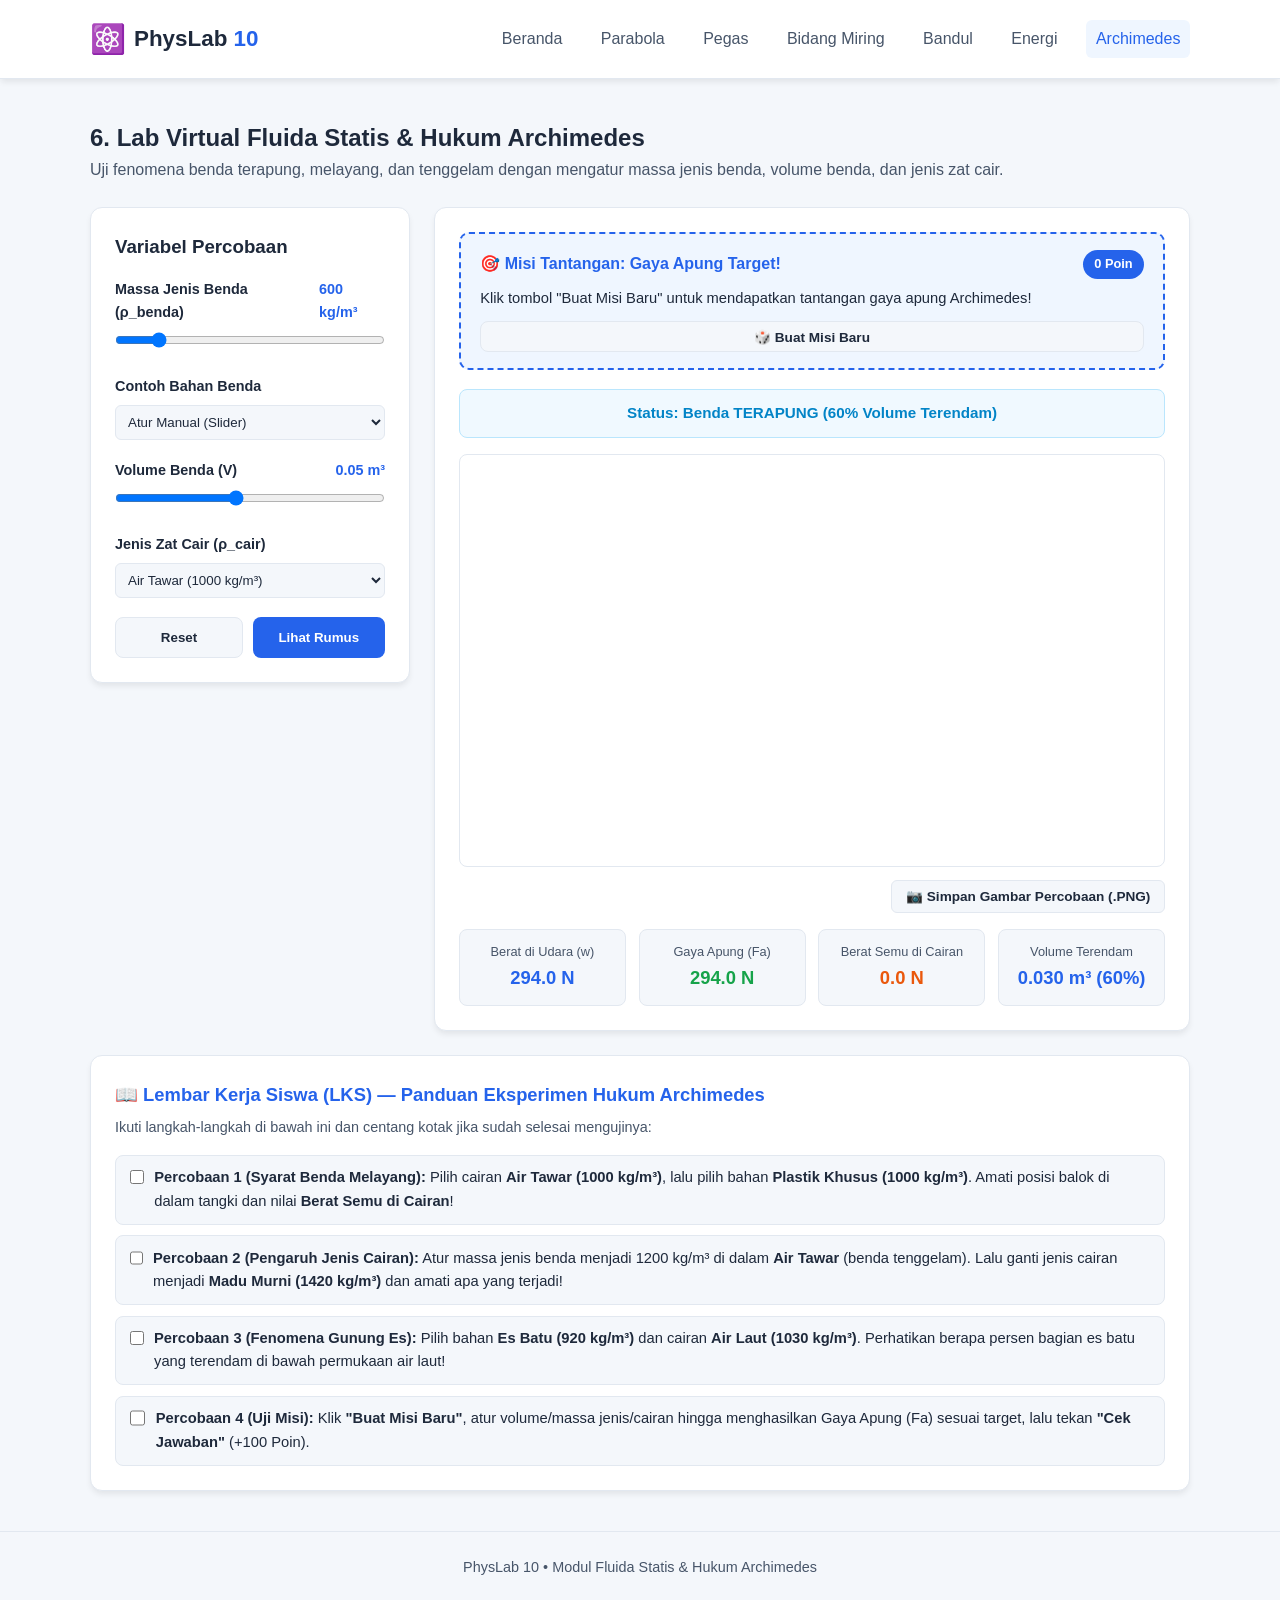
==== archimedes.html @ 82fb0293 "Create archimedes.html" ====
<!DOCTYPE html>
<html lang="id" data-theme="light">
<head>
    <meta charset="UTF-8">
    <meta name="viewport" content="width=device-width, initial-scale=1.0">
    <title>Lab Virtual Hukum Archimedes - PhysLab 10</title>
    <link rel="stylesheet" href="style.css">
    <style>
        .status-badge {
            padding: 0.7rem 1rem;
            border-radius: 8px;
            font-weight: 700;
            text-align: center;
            margin-bottom: 1rem;
            font-size: 0.95rem;
        }
        .status-terapung {
            background-color: #f0f9ff;
            color: #0284c7;
            border: 1px solid #bae6fd;
        }
        .status-melayang {
            background-color: #f0fdf4;
            color: #16a34a;
            border: 1px solid #bbf7d0;
        }
        .status-tenggelam {
            background-color: #fef2f2;
            color: #dc2626;
            border: 1px solid #fecaca;
        }
    </style>
</head>
<body>

    <header class="navbar">
        <div class="container nav-content">
            <div class="logo">
                <span class="logo-icon">⚛️</span>
                <h1>PhysLab <span>10</span></h1>
            </div>
            <nav>
                <a href="index.html">Beranda</a>
                <a href="parabola.html">Parabola</a>
                <a href="pegas.html">Pegas</a>
                <a href="bidang-miring.html">Bidang Miring</a>
                <a href="bandul.html">Bandul</a>
                <a href="energi.html">Energi</a>
                <a href="archimedes.html" class="active">Archimedes</a>
            </nav>
        </div>
    </header>

    <main class="container">
        <div style="margin-bottom: 1.5rem;">
            <h2>6. Lab Virtual Fluida Statis & Hukum Archimedes</h2>
            <p style="color: var(--text-secondary);">Uji fenomena benda terapung, melayang, dan tenggelam dengan mengatur massa jenis benda, volume benda, dan jenis zat cair.</p>
        </div>

        <div class="sim-layout">
            
            <!-- PANEL KIRI: Kontrol Variabel Pengguna -->
            <aside class="control-panel">
                <h3 style="margin-bottom: 1rem;">Variabel Percobaan</h3>

                <!-- Input Massa Jenis Benda -->
                <div class="control-group">
                    <label>
                        <span>Massa Jenis Benda (ρ_benda)</span>
                        <span id="val-rho-obj" style="color: var(--accent);">600 kg/m³</span>
                    </label>
                    <input type="range" id="input-rho-obj" min="200" max="3000" step="50" value="600">
                </div>

                <!-- Pilihan Bahan Benda Cepat -->
                <div class="control-group">
                    <label for="preset-material">Contoh Bahan Benda</label>
                    <select id="preset-material">
                        <option value="custom" selected>Atur Manual (Slider)</option>
                        <option value="250">Gabus / Styrofoam (250 kg/m³)</option>
                        <option value="600">Kayu Pinus (600 kg/m³)</option>
                        <option value="920">Es Batu (920 kg/m³)</option>
                        <option value="1000">Plastik Khusus (1000 kg/m³)</option>
                        <option value="2700">Aluminium / Batu (2700 kg/m³)</option>
                    </select>
                </div>

                <!-- Input Volume Benda -->
                <div class="control-group">
                    <label>
                        <span>Volume Benda (V)</span>
                        <span id="val-vol" style="color: var(--accent);">0.05 m³</span>
                    </label>
                    <input type="range" id="input-vol" min="0.01" max="0.10" step="0.01" value="0.05">
                </div>

                <!-- Pilihan Jenis Cairan -->
                <div class="control-group">
                    <label for="input-fluid">Jenis Zat Cair (ρ_cair)</label>
                    <select id="input-fluid">
                        <option value="800">Minyak Goreng (800 kg/m³)</option>
                        <option value="1000" selected>Air Tawar (1000 kg/m³)</option>
                        <option value="1030">Air Laut (1030 kg/m³)</option>
                        <option value="1420">Madu Murni (1420 kg/m³)</option>
                    </select>
                </div>

                <!-- Tombol Aksi -->
                <div class="btn-group">
                    <button id="btn-reset" class="btn-secondary">Reset</button>
                    <button id="btn-formula" class="btn-primary" style="flex: 1;">Lihat Rumus</button>
                </div>

                <!-- Kotak Rumus -->
                <div id="formula-panel" class="formula-box" style="display: none; margin-top: 1rem; margin-bottom: 0;">
                    <strong>Rumus Hukum Archimedes:</strong><br>
                    • Gaya Apung: <code>Fa = ρ_cair · g · V_celup</code><br>
                    • Berat di Udara: <code>w = ρ_benda · V · g</code><br>
                    • Berat di Cairan: <code>w_semu = w - Fa</code><br>
                    <em>Terapung: ρ_benda &lt; ρ_cair | Tenggelam: ρ_benda &gt; ρ_cair</em>
                </div>
            </aside>

            <!-- PANEL KANAN: Misi Tantangan, Tangki Cairan & Output -->
            <section class="visual-panel">
                
                <!-- KOTAK MISI TANTANGAN -->
                <div class="challenge-box">
                    <div class="challenge-header">
                        <h4>🎯 Misi Tantangan: Gaya Apung Target!</h4>
                        <span id="total-score" class="score-badge">0 Poin</span>
                    </div>
                    <p id="challenge-desc" class="challenge-text">
                        Klik tombol "Buat Misi Baru" untuk mendapatkan tantangan gaya apung Archimedes!
                    </p>
                    <div style="display: flex; gap: 0.5rem; flex-wrap: wrap;">
                        <button id="btn-new-mission" class="btn-secondary" style="padding: 0.4rem 0.9rem; font-size: 0.85rem;">🎲 Buat Misi Baru</button>
                        <button id="btn-check-mission" class="btn-primary" style="padding: 0.4rem 0.9rem; font-size: 0.85rem; display: none;">✅ Cek Jawaban</button>
                    </div>
                    <div id="challenge-feedback" class="challenge-feedback"></div>
                </div>

                <!-- Indikator Status Benda -->
                <div id="status-box" class="status-badge status-terapung">
                    Status: Benda TERAPUNG (60% Volume Terendam)
                </div>

                <canvas id="archimedes-canvas" width="650" height="380"></canvas>

                <!-- BARIS TOMBOL EKSPOR GAMBAR -->
                <div class="export-bar">
                    <button class="btn-export" onclick="downloadCanvasImage('archimedes-canvas', 'laporan-hukum-archimedes')">
                        📷 Simpan Gambar Percobaan (.PNG)
                    </button>
                </div>

                <!-- Kartu Output Real-Time -->
                <div class="output-grid">
                    <div class="output-item">
                        <span>Berat di Udara (w)</span>
                        <strong id="out-w">294.0 N</strong>
                    </div>
                    <div class="output-item">
                        <span>Gaya Apung (Fa)</span>
                        <strong id="out-fa" style="color: #16a34a;">294.0 N</strong>
                    </div>
                    <div class="output-item">
                        <span>Berat Semu di Cairan</span>
                        <strong id="out-wsemu" style="color: #ea580c;">0.0 N</strong>
                    </div>
                    <div class="output-item">
                        <span>Volume Terendam</span>
                        <strong id="out-vcelup">0.030 m³ (60%)</strong>
                    </div>
                </div>
            </section>

        </div>

        <!-- PANEL PANDUAN LKS -->
        <section class="lks-panel">
            <h3>📖 Lembar Kerja Siswa (LKS) — Panduan Eksperimen Hukum Archimedes</h3>
            <p>Ikuti langkah-langkah di bawah ini dan centang kotak jika sudah selesai mengujinya:</p>
            <ul class="lks-list">
                <li>
                    <input type="checkbox">
                    <span><strong>Percobaan 1 (Syarat Benda Melayang):</strong> Pilih cairan <strong>Air Tawar (1000 kg/m³)</strong>, lalu pilih bahan <strong>Plastik Khusus (1000 kg/m³)</strong>. Amati posisi balok di dalam tangki dan nilai <strong>Berat Semu di Cairan</strong>!</span>
                </li>
                <li>
                    <input type="checkbox">
                    <span><strong>Percobaan 2 (Pengaruh Jenis Cairan):</strong> Atur massa jenis benda menjadi <code>1200 kg/m³</code> di dalam <strong>Air Tawar</strong> (benda tenggelam). Lalu ganti jenis cairan menjadi <strong>Madu Murni (1420 kg/m³)</strong> dan amati apa yang terjadi!</span>
                </li>
                <li>
                    <input type="checkbox">
                    <span><strong>Percobaan 3 (Fenomena Gunung Es):</strong> Pilih bahan <strong>Es Batu (920 kg/m³)</strong> dan cairan <strong>Air Laut (1030 kg/m³)</strong>. Perhatikan berapa persen bagian es batu yang terendam di bawah permukaan air laut!</span>
                </li>
                <li>
                    <input type="checkbox">
                    <span><strong>Percobaan 4 (Uji Misi):</strong> Klik <strong>"Buat Misi Baru"</strong>, atur volume/massa jenis/cairan hingga menghasilkan Gaya Apung (Fa) sesuai target, lalu tekan <strong>"Cek Jawaban"</strong> (+100 Poin).</span>
                </li>
            </ul>
        </section>
    </main>

    <footer>
        <div class="container">
            <p>PhysLab 10 • Modul Fluida Statis & Hukum Archimedes</p>
---- style.css ----
/* =========================================
   1. VARIABEL WARNA (TEMA TERANG & GELAP)
   ========================================= */
:root {
    --bg-main: #f4f7fb;
    --bg-card: #ffffff;
    --bg-nav: #ffffff;
    --text-primary: #1e293b;
    --text-secondary: #475569;
    --accent: #2563eb;
    --accent-hover: #1d4ed8;
    --border-color: #e2e8f0;
    --formula-bg: #eff6ff;
    --shadow: 0 4px 6px -1px rgba(0, 0, 0, 0.08);
}

/* Otomatis aktif saat tombol Mode Gelap diklik */
[data-theme="dark"] {
    --bg-main: #0f172a;
    --bg-card: #1e293b;
    --bg-nav: #1e293b;
    --text-primary: #f8fafc;
    --text-secondary: #cbd5e1;
    --accent: #3b82f6;
    --accent-hover: #60a5fa;
    --border-color: #334155;
    --formula-bg: #172554;
    --shadow: 0 4px 6px -1px rgba(0, 0, 0, 0.4);
}

/* =========================================
   2. RESET & PENGATURAN DASAR
   ========================================= */
* {
    margin: 0;
    padding: 0;
    box-sizing: border-box;
    font-family: 'Segoe UI', Tahoma, Geneva, Verdana, sans-serif;
}

body {
    background-color: var(--bg-main);
    color: var(--text-primary);
    line-height: 1.6;
    transition: background-color 0.3s, color 0.3s;
    display: flex;
    flex-direction: column;
    min-height: 100vh;
}

.container {
    width: 90%;
    max-width: 1100px;
    margin: 0 auto;
}

/* =========================================
   3. NAVBAR (MENU ATAS)
   ========================================= */
.navbar {
    background-color: var(--bg-nav);
    border-bottom: 1px solid var(--border-color);
    padding: 1rem 0;
    position: sticky;
    top: 0;
    z-index: 100;
    box-shadow: var(--shadow);
}

.nav-content {
    display: flex;
    justify-content: space-between;
    align-items: center;
    flex-wrap: wrap;
    gap: 1rem;
}

.logo {
    display: flex;
    align-items: center;
    gap: 0.5rem;
}

.logo-icon {
    font-size: 1.8rem;
}

.logo h1 {
    font-size: 1.4rem;
    font-weight: 700;
}

.logo span {
    color: var(--accent);
}

nav {
    display: flex;
    align-items: center;
    gap: 1.2rem;
    flex-wrap: wrap;
}

nav a {
    text-decoration: none;
    color: var(--text-secondary);
    font-weight: 500;
    padding: 0.4rem 0.6rem;
    border-radius: 6px;
    transition: 0.2s;
}

nav a:hover, nav a.active {
    color: var(--accent);
    background-color: var(--formula-bg);
}

.btn-theme {
    background-color: var(--bg-main);
    color: var(--text-primary);
    border: 1px solid var(--border-color);
    padding: 0.4rem 0.8rem;
    border-radius: 6px;
    cursor: pointer;
    font-weight: 600;
    transition: 0.2s;
}

.btn-theme:hover {
    border-color: var(--accent);
}

/* =========================================
   4. HALAMAN UTAMA (HERO & KARTU MODUL)
   ========================================= */
main {
    flex: 1;
    padding: 2.5rem 0;
}

.hero {
    text-align: center;
    max-width: 700px;
    margin: 0 auto 3rem auto;
}

.hero h2 {
    font-size: 2rem;
    margin-bottom: 0.8rem;
}

.hero p {
    color: var(--text-secondary);
    font-size: 1.05rem;
}

.modules-grid {
    display: grid;
    grid-template-columns: repeat(auto-fit, minmax(300px, 1fr));
    gap: 2rem;
}

.card {
    background-color: var(--bg-card);
    border: 1px solid var(--border-color);
    border-radius: 12px;
    padding: 1.8rem;
    box-shadow: var(--shadow);
    display: flex;
    flex-direction: column;
    justify-content: space-between;
    transition: transform 0.2s;
}

.card:hover {
    transform: translateY(-4px);
}

.card-badge {
    display: inline-block;
    background-color: var(--formula-bg);
    color: var(--accent);
    font-size: 0.8rem;
    font-weight: 700;
    padding: 0.25rem 0.7rem;
    border-radius: 20px;
    margin-bottom: 0.8rem;
    width: fit-content;
}

.card h3 {
    font-size: 1.35rem;
    margin-bottom: 0.6rem;
}

.card p {
    color: var(--text-secondary);
    font-size: 0.95rem;
    margin-bottom: 1.2rem;
}

.formula-box {
    background-color: var(--formula-bg);
    border-left: 4px solid var(--accent);
    padding: 0.8rem 1rem;
    border-radius: 6px;
    font-size: 0.9rem;
    margin-bottom: 1.5rem;
}

.formula-box code {
    font-family: 'Courier New', Courier, monospace;
    font-weight: bold;
    color: var(--accent);
}

.btn-primary {
    display: block;
    text-align: center;
    background-color: var(--accent);
    color: #ffffff;
    text-decoration: none;
    padding: 0.75rem 1.2rem;
    border-radius: 8px;
    font-weight: 600;
    border: none;
    cursor: pointer;
    transition: background-color 0.2s;
}

.btn-primary:hover {
    background-color: var(--accent-hover);
}

/* =========================================
   5. TAMPILAN RUANG SIMULASI (UNTUK FASE 2 & 3)
   ========================================= */
.sim-layout {
    display: grid;
    grid-template-columns: 320px 1fr;
    gap: 1.5rem;
    align-items: start;
}

@media (max-width: 820px) {
    .sim-layout {
        grid-template-columns: 1fr;
    }
}

.control-panel, .visual-panel {
    background-color: var(--bg-card);
    border: 1px solid var(--border-color);
    border-radius: 12px;
    padding: 1.5rem;
    box-shadow: var(--shadow);
}

.control-group {
    margin-bottom: 1.2rem;
}

.control-group label {
    display: flex;
    justify-content: space-between;
    font-weight: 600;
    font-size: 0.9rem;
    margin-bottom: 0.4rem;
}

.control-group input[type="range"] {
    width: 100%;
    cursor: pointer;
}

.control-group select {
    width: 100%;
    padding: 0.5rem;
    border-radius: 6px;
    border: 1px solid var(--border-color);
    background-color: var(--bg-main);
    color: var(--text-primary);
}

.btn-group {
    display: flex;
    gap: 0.6rem;
    margin-top: 1rem;
}

.btn-secondary {
    background-color: var(--bg-main);
    color: var(--text-primary);
    border: 1px solid var(--border-color);
    padding: 0.75rem 1rem;
    border-radius: 8px;
    font-weight: 600;
    cursor: pointer;
    flex: 1;
}

.btn-secondary:hover {
    border-color: var(--accent);
}

canvas {
    width: 100%;
    background-color: #ffffff;
    border: 1px solid var(--border-color);
    border-radius: 8px;
    display: block;
}

.output-grid {
    display: grid;
    grid-template-columns: repeat(auto-fit, minmax(130px, 1fr));
    gap: 0.8rem;
    margin-top: 1rem;
}

.output-item {
    background-color: var(--bg-main);
    padding: 0.8rem;
    border-radius: 8px;
    border: 1px solid var(--border-color);
    text-align: center;
}

.output-item span {
    display: block;
    font-size: 0.8rem;
    color: var(--text-secondary);
}

.output-item strong {
    font-size: 1.15rem;
    color: var(--accent);
}

/* =========================================
   6. FOOTER
   ========================================= */

footer {
    text-align: center;
    padding: 1.5rem 0;
    border-top: 1px solid var(--border-color);
    color: var(--text-secondary);
    font-size: 0.9rem;
    margin-top: auto;
} 
/* =========================================
   7. FITUR BARU: MISI TANTANGAN, LKS & EKSPOR
   ========================================= */

/* Kotak Mode Tantangan (Gamifikasi) */
.challenge-box {
    background-color: var(--formula-bg);
    border: 2px dashed var(--accent);
    border-radius: 10px;
    padding: 1rem 1.2rem;
    margin-bottom: 1.2rem;
}

.challenge-header {
    display: flex;
    justify-content: space-between;
    align-items: center;
    margin-bottom: 0.5rem;
    flex-wrap: wrap;
    gap: 0.5rem;
}

.challenge-header h4 {
    color: var(--accent);
    font-size: 1rem;
    margin: 0;
}

.score-badge {
    background-color: var(--accent);
    color: #ffffff;
    font-size: 0.8rem;
    font-weight: 700;
    padding: 0.25rem 0.7rem;
    border-radius: 20px;
}

.challenge-text {
    font-size: 0.92rem;
    color: var(--text-primary);
    margin-bottom: 0.7rem;
}

.challenge-feedback {
    font-size: 0.88rem;
    font-weight: 700;
    padding: 0.45rem 0.7rem;
    border-radius: 6px;
    margin-top: 0.5rem;
    display: none;
}

.feedback-success {
    display: block;
    background-color: #dcfce7;
    color: #15803d;
    border: 1px solid #86efac;
}

.feedback-fail {
    display: block;
    background-color: #fee2e2;
    color: #b91c1c;
    border: 1px solid #fca5a5;
}

/* Tombol Ekspor Gambar (.PNG) & Tabel (.CSV) */
.export-bar {
    display: flex;
    justify-content: flex-end;
    gap: 0.6rem;
    margin-top: 0.8rem;
    flex-wrap: wrap;
}

.btn-export {
    background-color: var(--bg-main);
    color: var(--text-primary);
    border: 1px solid var(--border-color);
    padding: 0.45rem 0.85rem;
    border-radius: 6px;
    font-size: 0.85rem;
    font-weight: 600;
    cursor: pointer;
    display: inline-flex;
    align-items: center;
    gap: 0.4rem;
    transition: 0.2s;
}

.btn-export:hover {
    border-color: var(--accent);
    color: var(--accent);
}

/* Panel Panduan Praktikum (Lembar Kerja Siswa / LKS) */
.lks-panel {
    background-color: var(--bg-card);
    border: 1px solid var(--border-color);
    border-radius: 12px;
    padding: 1.5rem;
    margin-top: 1.5rem;
    box-shadow: var(--shadow);
}

.lks-panel h3 {
    font-size: 1.15rem;
    margin-bottom: 0.4rem;
    color: var(--accent);
}

.lks-panel p {
    font-size: 0.9rem;
    color: var(--text-secondary);
    margin-bottom: 1rem;
}

.lks-list {
    list-style: none;
    display: flex;
    flex-direction: column;
    gap: 0.65rem;
}

.lks-list li {
    display: flex;
    align-items: flex-start;
    gap: 0.65rem;
    font-size: 0.92rem;
    background-color: var(--bg-main);
    padding: 0.65rem 0.85rem;
    border-radius: 8px;
    border: 1px solid var(--border-color);
}

.lks-list input[type="checkbox"] {
    width: 18px;
    height: 18px;
    margin-top: 2px;
    cursor: pointer;
    accent-color: var(--accent);
}

.lks-list input[type="checkbox"]:checked + span {
    text-decoration: line-through;
    color: var(--text-secondary);
}
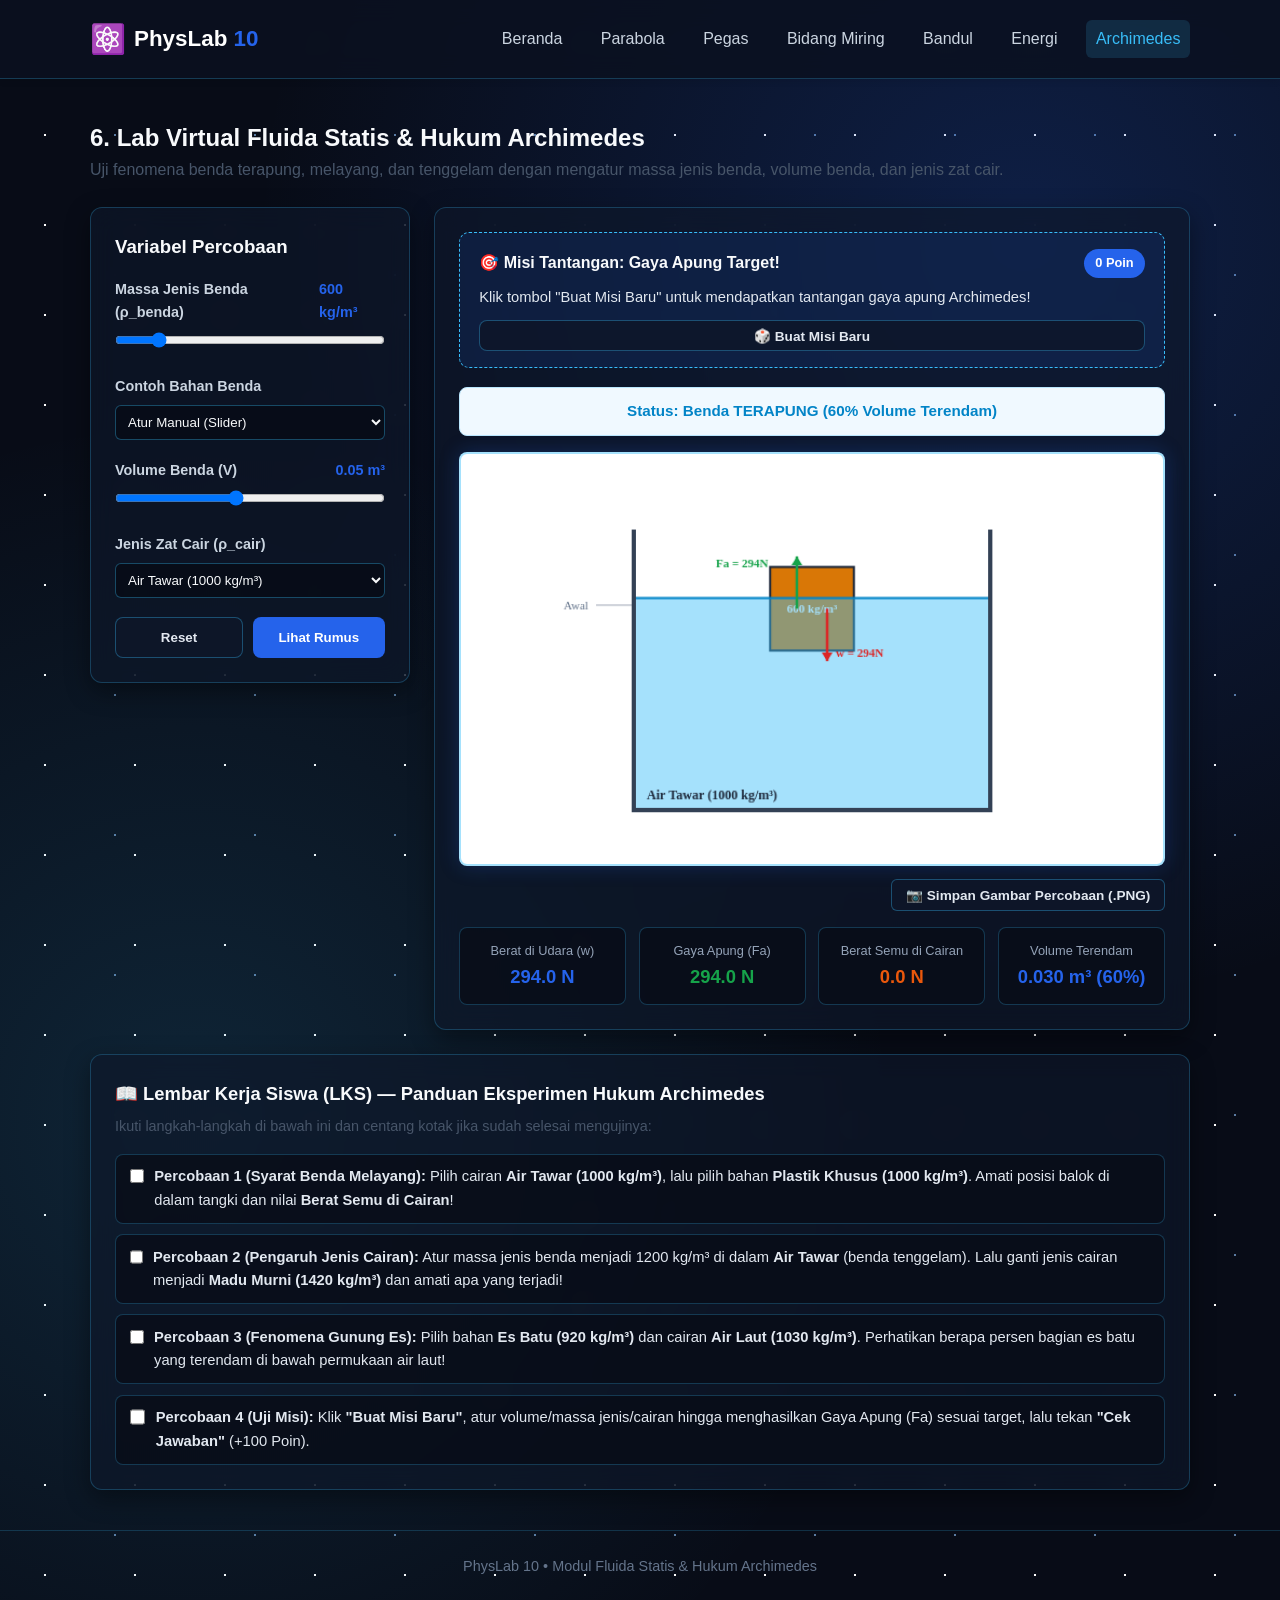
==== commit 2a2f2237: "Update archimedes.html" ====
--- a/archimedes.html
+++ b/archimedes.html
@@ -31,7 +31,8 @@
         }
     </style>
 </head>
-<body>
+<body class="futuristic-home">
+
 
     <header class="navbar">
         <div class="container nav-content">
@@ -205,3 +206,10 @@
     <footer>
         <div class="container">
             <p>PhysLab 10 • Modul Fluida Statis & Hukum Archimedes</p>
+        </div>
+    </footer>
+
+    <script src="lab-tools.js"></script>
+    <script src="archimedes.js"></script>
+</body>
+</html>
--- a/style.css
+++ b/style.css
@@ -496,4 +496,111 @@
     text-decoration: line-through;
     color: var(--text-secondary);
 }
-
+/* =========================================
+   8. TEMA GLOBAL DARK GLASSMORPHISM FUTURISTIK
+   ========================================= */
+body.futuristic-home {
+    background-color: #080c17;
+    background-image: 
+        radial-gradient(circle at 80% 15%, rgba(37, 99, 235, 0.22) 0%, transparent 45%),
+        radial-gradient(circle at 15% 70%, rgba(56, 189, 248, 0.14) 0%, transparent 45%),
+        radial-gradient(#ffffff 1px, transparent 1px),
+        radial-gradient(rgba(147, 197, 253, 0.6) 1px, transparent 1px);
+    background-size: 100% 100%, 100% 100%, 90px 90px, 140px 140px;
+    background-position: 0 0, 0 0, 0 0, 45px 65px;
+    color: #f8fafc;
+}
+
+.futuristic-home .navbar {
+    background-color: rgba(11, 17, 32, 0.85);
+    backdrop-filter: blur(12px);
+    border-bottom: 1px solid rgba(56, 189, 248, 0.25);
+}
+.futuristic-home .logo h1 { color: #ffffff; }
+.futuristic-home nav a { color: #cbd5e1; }
+.futuristic-home nav a:hover,
+.futuristic-home nav a.active {
+    color: #38bdf8;
+    background-color: rgba(56, 189, 248, 0.15);
+}
+
+/* Panel Kontrol & Visual di Halaman Simulasi */
+.futuristic-home .control-panel,
+.futuristic-home .visual-panel,
+.futuristic-home .lks-panel {
+    background: rgba(15, 23, 42, 0.65);
+    backdrop-filter: blur(12px);
+    border: 1px solid rgba(56, 189, 248, 0.25);
+    box-shadow: 0 8px 24px rgba(0, 0, 0, 0.4);
+    color: #f1f5f9;
+}
+
+.futuristic-home h2,
+.futuristic-home h3,
+.futuristic-home h4 {
+    color: #f8fafc;
+}
+
+.futuristic-home .control-group label {
+    color: #cbd5e1;
+}
+
+.futuristic-home select,
+.futuristic-home input[type="number"] {
+    background-color: rgba(8, 12, 23, 0.85);
+    color: #f8fafc;
+    border: 1px solid rgba(56, 189, 248, 0.35);
+}
+
+/* Kotak Output, Misi, LKS & Tabel */
+.futuristic-home .output-item,
+.futuristic-home .lks-list li,
+.futuristic-home .stopwatch-box {
+    background-color: rgba(8, 12, 23, 0.75);
+    border: 1px solid rgba(56, 189, 248, 0.25);
+    color: #e2e8f0;
+}
+
+.futuristic-home .output-item span {
+    color: #94a3b8;
+}
+
+.futuristic-home .challenge-box {
+    background-color: rgba(37, 99, 235, 0.12);
+    border: 1.5px dashed #38bdf8;
+}
+
+.futuristic-home .challenge-text {
+    color: #e2e8f0;
+}
+
+.futuristic-home .btn-secondary,
+.futuristic-home .btn-export {
+    background-color: rgba(15, 23, 42, 0.85);
+    color: #e2e8f0;
+    border: 1px solid rgba(56, 189, 248, 0.35);
+}
+
+.futuristic-home .btn-secondary:hover,
+.futuristic-home .btn-export:hover {
+    border-color: #38bdf8;
+    color: #38bdf8;
+}
+
+/* Kanvas Simulasi Tetap Putih Cerah Agar Grafik & Vektor Terbaca Jelas */
+.futuristic-home canvas {
+    background-color: #ffffff;
+    border: 2px solid rgba(56, 189, 248, 0.45);
+    box-shadow: 0 0 20px rgba(37, 99, 235, 0.25);
+}
+
+.futuristic-home .history-table td {
+    border-color: rgba(56, 189, 248, 0.2);
+    color: #e2e8f0;
+}
+
+.futuristic-home footer {
+    border-top: 1px solid rgba(56, 189, 248, 0.2);
+    color: #64748b;
+}
+
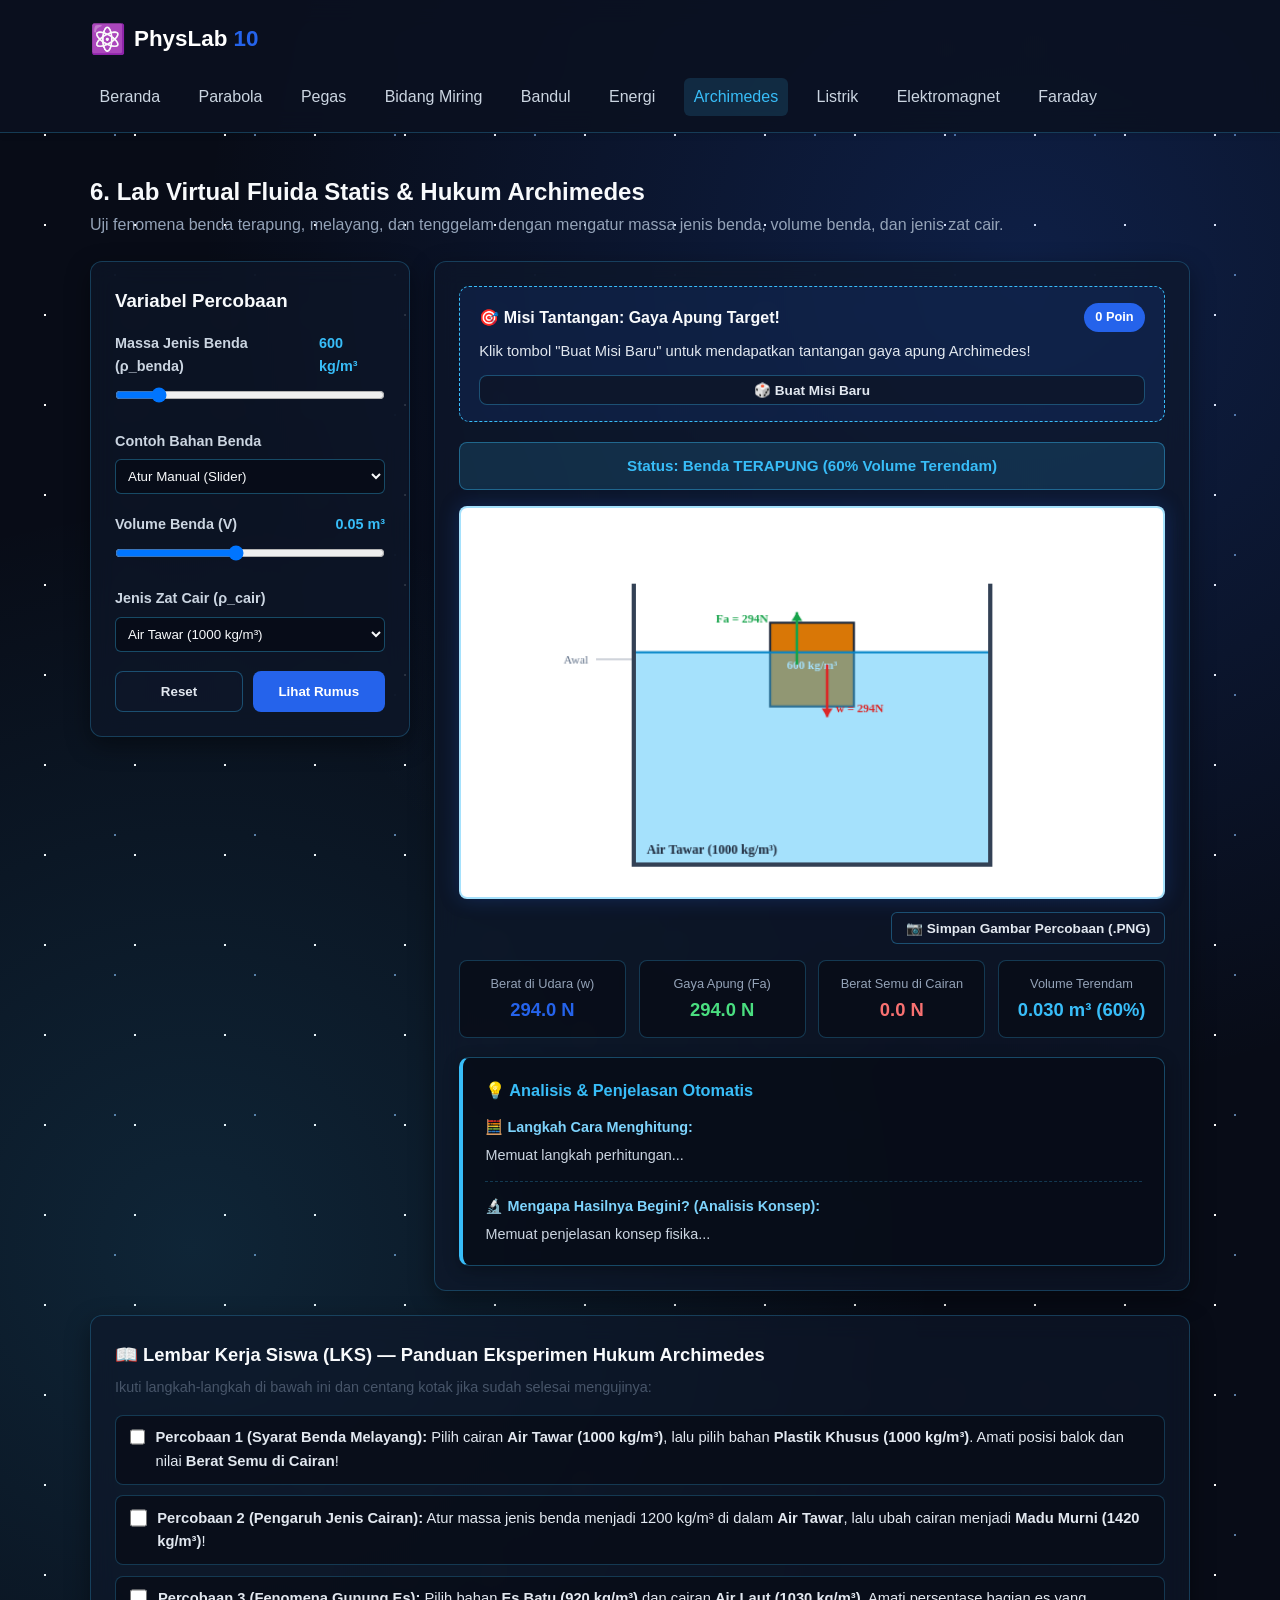
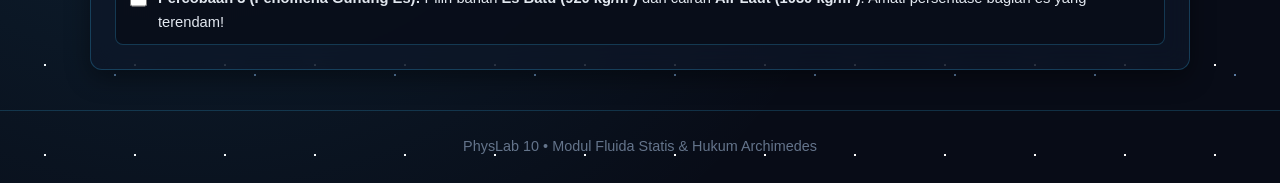
==== commit 7abd5453: "Update archimedes.html" ====
--- a/archimedes.html
+++ b/archimedes.html
@@ -1,5 +1,5 @@
 <!DOCTYPE html>
-<html lang="id" data-theme="light">
+<html lang="id">
 <head>
     <meta charset="UTF-8">
     <meta name="viewport" content="width=device-width, initial-scale=1.0">
@@ -15,24 +15,23 @@
             font-size: 0.95rem;
         }
         .status-terapung {
-            background-color: #f0f9ff;
-            color: #0284c7;
-            border: 1px solid #bae6fd;
+            background-color: rgba(56, 189, 248, 0.15);
+            color: #38bdf8;
+            border: 1px solid rgba(56, 189, 248, 0.4);
         }
         .status-melayang {
-            background-color: #f0fdf4;
-            color: #16a34a;
-            border: 1px solid #bbf7d0;
+            background-color: rgba(22, 163, 74, 0.15);
+            color: #4ade80;
+            border: 1px solid rgba(74, 222, 128, 0.4);
         }
         .status-tenggelam {
-            background-color: #fef2f2;
-            color: #dc2626;
-            border: 1px solid #fecaca;
+            background-color: rgba(220, 38, 38, 0.2);
+            color: #f87171;
+            border: 1px solid rgba(248, 113, 113, 0.5);
         }
     </style>
 </head>
 <body class="futuristic-home">
-
 
     <header class="navbar">
         <div class="container nav-content">
@@ -40,7 +39,7 @@
                 <span class="logo-icon">⚛️</span>
                 <h1>PhysLab <span>10</span></h1>
             </div>
-            <nav>
+            <nav style="flex-wrap: wrap;">
                 <a href="index.html">Beranda</a>
                 <a href="parabola.html">Parabola</a>
                 <a href="pegas.html">Pegas</a>
@@ -48,6 +47,9 @@
                 <a href="bandul.html">Bandul</a>
                 <a href="energi.html">Energi</a>
                 <a href="archimedes.html" class="active">Archimedes</a>
+                <a href="listrik.html">Listrik</a>
+                <a href="elektromagnet.html">Elektromagnet</a>
+                <a href="faraday.html">Faraday</a>
             </nav>
         </div>
     </header>
@@ -55,25 +57,22 @@
     <main class="container">
         <div style="margin-bottom: 1.5rem;">
             <h2>6. Lab Virtual Fluida Statis & Hukum Archimedes</h2>
-            <p style="color: var(--text-secondary);">Uji fenomena benda terapung, melayang, dan tenggelam dengan mengatur massa jenis benda, volume benda, dan jenis zat cair.</p>
+            <p style="color: #94a3b8;">Uji fenomena benda terapung, melayang, dan tenggelam dengan mengatur massa jenis benda, volume benda, dan jenis zat cair.</p>
         </div>
 
         <div class="sim-layout">
             
-            <!-- PANEL KIRI: Kontrol Variabel Pengguna -->
             <aside class="control-panel">
                 <h3 style="margin-bottom: 1rem;">Variabel Percobaan</h3>
 
-                <!-- Input Massa Jenis Benda -->
                 <div class="control-group">
                     <label>
                         <span>Massa Jenis Benda (ρ_benda)</span>
-                        <span id="val-rho-obj" style="color: var(--accent);">600 kg/m³</span>
+                        <span id="val-rho-obj" style="color: #38bdf8;">600 kg/m³</span>
                     </label>
                     <input type="range" id="input-rho-obj" min="200" max="3000" step="50" value="600">
                 </div>
 
-                <!-- Pilihan Bahan Benda Cepat -->
                 <div class="control-group">
                     <label for="preset-material">Contoh Bahan Benda</label>
                     <select id="preset-material">
@@ -86,16 +85,14 @@
                     </select>
                 </div>
 
-                <!-- Input Volume Benda -->
                 <div class="control-group">
                     <label>
                         <span>Volume Benda (V)</span>
-                        <span id="val-vol" style="color: var(--accent);">0.05 m³</span>
+                        <span id="val-vol" style="color: #38bdf8;">0.05 m³</span>
                     </label>
                     <input type="range" id="input-vol" min="0.01" max="0.10" step="0.01" value="0.05">
                 </div>
 
-                <!-- Pilihan Jenis Cairan -->
                 <div class="control-group">
                     <label for="input-fluid">Jenis Zat Cair (ρ_cair)</label>
                     <select id="input-fluid">
@@ -106,26 +103,21 @@
                     </select>
                 </div>
 
-                <!-- Tombol Aksi -->
                 <div class="btn-group">
                     <button id="btn-reset" class="btn-secondary">Reset</button>
                     <button id="btn-formula" class="btn-primary" style="flex: 1;">Lihat Rumus</button>
                 </div>
 
-                <!-- Kotak Rumus -->
                 <div id="formula-panel" class="formula-box" style="display: none; margin-top: 1rem; margin-bottom: 0;">
                     <strong>Rumus Hukum Archimedes:</strong><br>
                     • Gaya Apung: <code>Fa = ρ_cair · g · V_celup</code><br>
                     • Berat di Udara: <code>w = ρ_benda · V · g</code><br>
-                    • Berat di Cairan: <code>w_semu = w - Fa</code><br>
-                    <em>Terapung: ρ_benda &lt; ρ_cair | Tenggelam: ρ_benda &gt; ρ_cair</em>
+                    • Berat di Cairan: <code>w_semu = w - Fa</code>
                 </div>
             </aside>
 
-            <!-- PANEL KANAN: Misi Tantangan, Tangki Cairan & Output -->
             <section class="visual-panel">
                 
-                <!-- KOTAK MISI TANTANGAN -->
                 <div class="challenge-box">
                     <div class="challenge-header">
                         <h4>🎯 Misi Tantangan: Gaya Apung Target!</h4>
@@ -141,21 +133,18 @@
                     <div id="challenge-feedback" class="challenge-feedback"></div>
                 </div>
 
-                <!-- Indikator Status Benda -->
                 <div id="status-box" class="status-badge status-terapung">
                     Status: Benda TERAPUNG (60% Volume Terendam)
                 </div>
 
-                <canvas id="archimedes-canvas" width="650" height="380"></canvas>
-
-                <!-- BARIS TOMBOL EKSPOR GAMBAR -->
+                <canvas id="archimedes-canvas" width="650" height="360"></canvas>
+
                 <div class="export-bar">
                     <button class="btn-export" onclick="downloadCanvasImage('archimedes-canvas', 'laporan-hukum-archimedes')">
                         📷 Simpan Gambar Percobaan (.PNG)
                     </button>
                 </div>
 
-                <!-- Kartu Output Real-Time -->
                 <div class="output-grid">
                     <div class="output-item">
                         <span>Berat di Udara (w)</span>
@@ -163,41 +152,49 @@
                     </div>
                     <div class="output-item">
                         <span>Gaya Apung (Fa)</span>
-                        <strong id="out-fa" style="color: #16a34a;">294.0 N</strong>
+                        <strong id="out-fa" style="color: #4ade80;">294.0 N</strong>
                     </div>
                     <div class="output-item">
                         <span>Berat Semu di Cairan</span>
-                        <strong id="out-wsemu" style="color: #ea580c;">0.0 N</strong>
+                        <strong id="out-wsemu" style="color: #f87171;">0.0 N</strong>
                     </div>
                     <div class="output-item">
                         <span>Volume Terendam</span>
-                        <strong id="out-vcelup">0.030 m³ (60%)</strong>
+                        <strong id="out-vcelup" style="color: #38bdf8;">0.030 m³ (60%)</strong>
+                    </div>
+                </div>
+
+                <!-- KOTAK ANALISIS & PENJELASAN OTOMATIS -->
+                <div class="explanation-box">
+                    <h4>💡 Analisis & Penjelasan Otomatis</h4>
+                    <div class="exp-section">
+                        <span class="exp-title">🧮 Langkah Cara Menghitung:</span>
+                        <p id="exp-calc" class="exp-text">Memuat langkah perhitungan...</p>
+                    </div>
+                    <div class="exp-section">
+                        <span class="exp-title">🔬 Mengapa Hasilnya Begini? (Analisis Konsep):</span>
+                        <p id="exp-reason" class="exp-text">Memuat penjelasan konsep fisika...</p>
                     </div>
                 </div>
             </section>
 
         </div>
 
-        <!-- PANEL PANDUAN LKS -->
         <section class="lks-panel">
             <h3>📖 Lembar Kerja Siswa (LKS) — Panduan Eksperimen Hukum Archimedes</h3>
             <p>Ikuti langkah-langkah di bawah ini dan centang kotak jika sudah selesai mengujinya:</p>
             <ul class="lks-list">
                 <li>
                     <input type="checkbox">
-                    <span><strong>Percobaan 1 (Syarat Benda Melayang):</strong> Pilih cairan <strong>Air Tawar (1000 kg/m³)</strong>, lalu pilih bahan <strong>Plastik Khusus (1000 kg/m³)</strong>. Amati posisi balok di dalam tangki dan nilai <strong>Berat Semu di Cairan</strong>!</span>
+                    <span><strong>Percobaan 1 (Syarat Benda Melayang):</strong> Pilih cairan <strong>Air Tawar (1000 kg/m³)</strong>, lalu pilih bahan <strong>Plastik Khusus (1000 kg/m³)</strong>. Amati posisi balok dan nilai <strong>Berat Semu di Cairan</strong>!</span>
                 </li>
                 <li>
                     <input type="checkbox">
-                    <span><strong>Percobaan 2 (Pengaruh Jenis Cairan):</strong> Atur massa jenis benda menjadi <code>1200 kg/m³</code> di dalam <strong>Air Tawar</strong> (benda tenggelam). Lalu ganti jenis cairan menjadi <strong>Madu Murni (1420 kg/m³)</strong> dan amati apa yang terjadi!</span>
+                    <span><strong>Percobaan 2 (Pengaruh Jenis Cairan):</strong> Atur massa jenis benda menjadi <code>1200 kg/m³</code> di dalam <strong>Air Tawar</strong>, lalu ubah cairan menjadi <strong>Madu Murni (1420 kg/m³)</strong>!</span>
                 </li>
                 <li>
                     <input type="checkbox">
-                    <span><strong>Percobaan 3 (Fenomena Gunung Es):</strong> Pilih bahan <strong>Es Batu (920 kg/m³)</strong> dan cairan <strong>Air Laut (1030 kg/m³)</strong>. Perhatikan berapa persen bagian es batu yang terendam di bawah permukaan air laut!</span>
-                </li>
-                <li>
-                    <input type="checkbox">
-                    <span><strong>Percobaan 4 (Uji Misi):</strong> Klik <strong>"Buat Misi Baru"</strong>, atur volume/massa jenis/cairan hingga menghasilkan Gaya Apung (Fa) sesuai target, lalu tekan <strong>"Cek Jawaban"</strong> (+100 Poin).</span>
+                    <span><strong>Percobaan 3 (Fenomena Gunung Es):</strong> Pilih bahan <strong>Es Batu (920 kg/m³)</strong> dan cairan <strong>Air Laut (1030 kg/m³)</strong>. Amati persentase bagian es yang terendam!</span>
                 </li>
             </ul>
         </section>
--- a/style.css
+++ b/style.css
@@ -604,3 +604,65 @@
     color: #64748b;
 }
 
+
+/* =========================================
+   9. KOTAK ANALISIS & PENJELASAN OTOMATIS
+   ========================================= */
+.explanation-box {
+    background: rgba(8, 12, 23, 0.8);
+    border: 1px solid rgba(56, 189, 248, 0.35);
+    border-left: 4px solid #38bdf8;
+    border-radius: 10px;
+    padding: 1.2rem 1.4rem;
+    margin-top: 1.2rem;
+    color: #e2e8f0;
+    box-shadow: 0 4px 16px rgba(0, 0, 0, 0.3);
+}
+
+.explanation-box h4 {
+    color: #38bdf8;
+    font-size: 1.02rem;
+    margin-bottom: 0.8rem;
+    display: flex;
+    align-items: center;
+    gap: 0.4rem;
+}
+
+.exp-section {
+    margin-bottom: 0.85rem;
+    padding-bottom: 0.85rem;
+    border-bottom: 1px dashed rgba(56, 189, 248, 0.25);
+}
+
+.exp-section:last-child {
+    margin-bottom: 0;
+    padding-bottom: 0;
+    border-bottom: none;
+}
+
+.exp-title {
+    font-weight: 700;
+    color: #7dd3fc;
+    font-size: 0.9rem;
+    display: block;
+    margin-bottom: 0.3rem;
+}
+
+.exp-text {
+    font-size: 0.9rem;
+    line-height: 1.6;
+    color: #cbd5e1;
+    margin: 0;
+}
+
+.exp-math {
+    font-family: 'Courier New', Courier, monospace;
+    background-color: rgba(15, 23, 42, 0.9);
+    padding: 0.45rem 0.7rem;
+    border-radius: 6px;
+    font-size: 0.88rem;
+    color: #93c5fd;
+    display: block;
+    margin-top: 0.35rem;
+}
+
